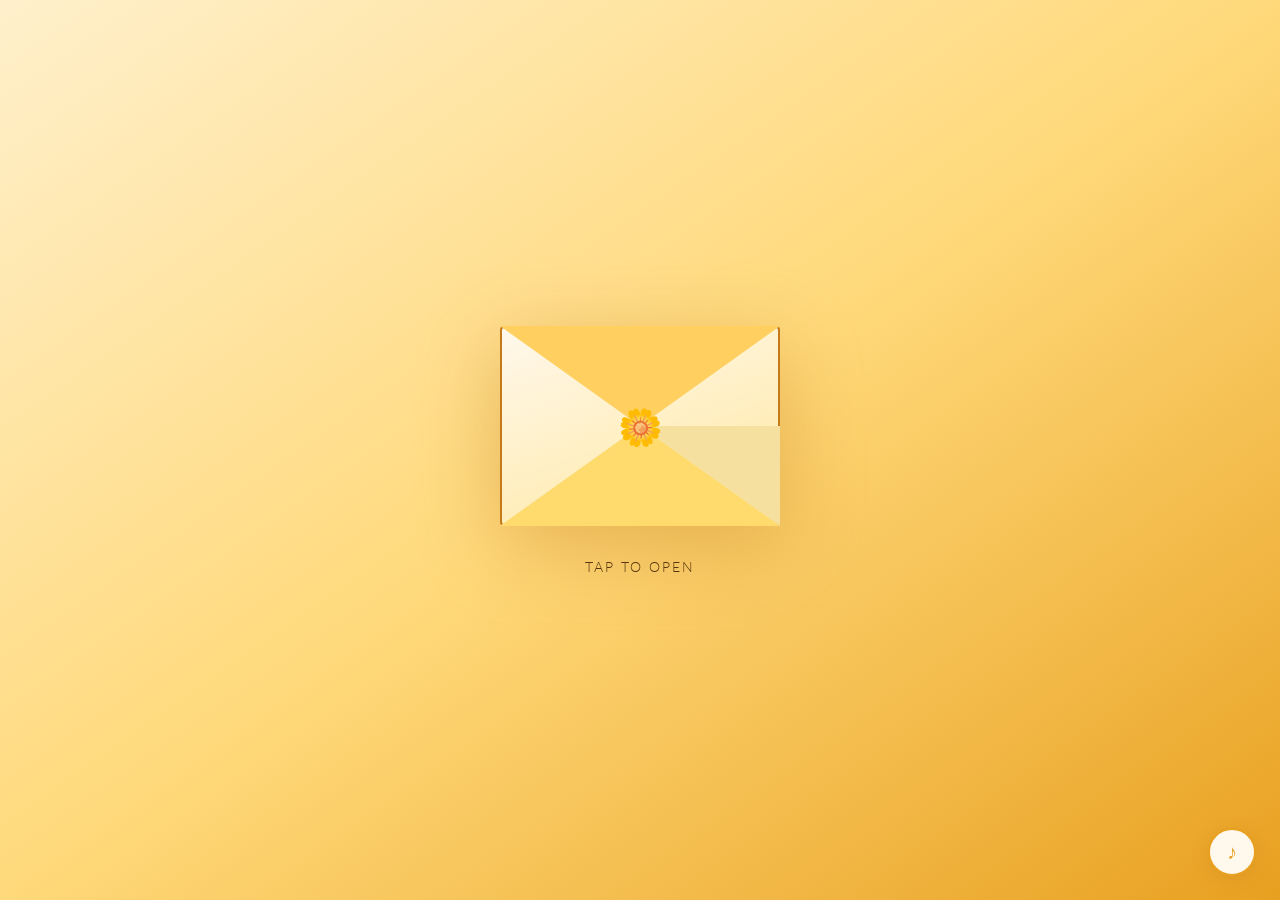
==== index.html @ 01b9c5bd "Rename Haldi.html to index.html" ====
<!DOCTYPE html>
<html lang="en">
<head>
  <meta charset="UTF-8" />
  <meta name="viewport" content="width=device-width, initial-scale=1.0" />
  <title>Omair ki Haldi 🌼</title>
  <link rel="stylesheet" href="style.css" />
  <link href="https://fonts.googleapis.com/css2?family=Playfair+Display:ital,wght@0,400;0,700;1,400&family=Noto+Nastaliq+Urdu&family=Lato:wght@300;400&display=swap" rel="stylesheet" />
</head>
<body>

  <!-- Petal canvas -->
  <canvas id="petalCanvas"></canvas>

  <!-- Music -->
  <button class="music-btn" id="musicBtn" aria-label="Play music">♪</button>
  <audio id="bgMusic" loop>
  <source src="music.mp3" type="audio/mpeg">
</audio>

  <!-- Envelope screen -->
  <div class="envelope-screen" id="envelopeScreen">
    <div class="env-wrapper" id="envWrapper">
      <div class="envelope" id="envelope">
        <div class="env-body"></div>
        <div class="env-flap" id="envFlap"></div>
        <div class="env-left"></div>
        <div class="env-right"></div>
        <div class="env-bottom"></div>
        <div class="env-seal" id="envSeal">🌼</div>
      </div>
      <p class="tap-hint" id="tapHint">Tap to open</p>
    </div>
  </div>

  <!-- Invitation card -->
  <main class="card-screen hidden" id="cardScreen">

    <header class="card-header">
      <div class="marigold-border top"></div>
      <p class="you-are-invited fade-up">— You're Invited —</p>
      <h1 class="event-title fade-up">Omair ki<br><span>Haldi</span></h1>
      <p class="urdu fade-up">عمیر کی ہلدی</p>
      <div class="marigold-border bottom"></div>
    </header>

    <section class="couple-section fade-up">
      <div class="groom-only">
        <span class="label"></span>
        <h2>Omair Nazir Shariff</h2>
        <p class="parent-line">Son of Mrs. and Mr. Mohammed Nawaz Ahmed Shariff</p>
      </div>
    </section>

    <section class="details-section fade-up">
      <div class="detail-card">
        <span class="icon">📅</span>
        <p class="d-label">Date</p>
        <p class="d-value">Tuesday, 7th July 2026</p>
      </div>
      <div class="detail-card">
        <span class="icon">⏰</span>
        <p class="d-label">Time</p>
        <p class="d-value">6:00 PM Onwards</p>
      </div>
      <div class="detail-card">
        <span class="icon">📍</span>
        <p class="d-label">Venue</p>
        <p class="d-value">Dilshad Paradise,RT-Nagar Bengaluru</p>
      </div>
    </section>

    <section class="message-section fade-up">
      <div class="message-box">
        <p class="msg-quote">"</p>
        <p class="msg-text">
          <br>A Touch of Yellow, A Shower of Blessings</br>

<br>Join us as we celebrate love, laughter, and togetherness at our Haldi Ceremony.</br>

<br>Surrounded by family, friends, and heartfelt duas, we begin our wedding festivities with happiness and tradition.</br>

<br>Surrounded by family, friends, and heartfelt duas, we begin our wedding festivities with happiness and tradition.</br>
<br>We warmly invite you to share in this special day and create beautiful memories with us.</br>
<h2><br>Your presence will make it even more meaningful.</br></h2>
        </p>
        <p class="msg-quote close-q">"</p>
      </div>
    </section>
    


    <section class="cta-section fade-up">
      <a class="btn maps-btn" href="https://maps.google.com/?q=Dilshad+Paradise+Bengaluru" target="_blank">
        <span>📍</span> View on Google Maps
      </a>
      <a class="btn rsvp-btn" href="https://wa.me/919108405996?text=Assalamualaikum!%20I%20will%20be%20attending%20Omair%27s%20Haldi%20InshAllah%20%F0%9F%8C%BC" target="_blank">
        <span>💬</span> Reply with WhatsApp
      </a>
    </section>

    <footer class="card-footer fade-up">
      <p>With love &amp; duas 🤍</p>
      <p class="footer-small">Nawaz Ahmed Shariff &amp; Family</p>
    </footer>

  </main>

  <script src="script.js"></script>
</body>
</html>
---- style.css ----
/* ── HALDI INVITATION ── Warm Turmeric & Marigold ── */

:root {
  --turmeric: #E8A020;
  --marigold: #F5C842;
  --deep-saffron: #C47A1B;
  --ivory: #FFF8EC;
  --cream: #FFF3DC;
  --earth: #7A4F1E;
  --dark-earth: #4A2C0A;
  --text-body: #5C3A0A;
  --petal-1: #F5C842;
  --petal-2: #E8A020;
  --petal-3: #F9E08A;
  --shadow: rgba(196, 122, 27, 0.25);
}

*, *::before, *::after { box-sizing: border-box; margin: 0; padding: 0; }

html { scroll-behavior: smooth; }

body {
  font-family: 'Lato', sans-serif;
  background: var(--ivory);
  color: var(--text-body);
  overflow-x: hidden;
  min-height: 100vh;
}

/* ── CANVAS ── */
#petalCanvas {
  position: fixed; inset: 0;
  pointer-events: none;
  z-index: 9999;
}

/* ── MUSIC BTN ── */
.music-btn {
  position: fixed; bottom: 24px; right: 24px;
  z-index: 1000;
  width: 48px; height: 48px;
  border-radius: 50%;
  border: 2px solid var(--turmeric);
  background: var(--ivory);
  color: var(--turmeric);
  font-size: 20px;
  cursor: pointer;
  box-shadow: 0 4px 16px var(--shadow);
  transition: all .3s;
}
.music-btn:hover { background: var(--turmeric); color: var(--ivory); }
.music-btn.playing { background: var(--turmeric); color: var(--ivory); }

/* ── ENVELOPE SCREEN ── */
.envelope-screen {
  position: fixed; inset: 0;
  background: linear-gradient(145deg, #FFF0CC 0%, #FFD97A 50%, #E8A020 100%);
  display: flex; align-items: center; justify-content: center;
  z-index: 500;
  transition: opacity .8s ease, visibility .8s ease;
}
.envelope-screen.gone { opacity: 0; visibility: hidden; pointer-events: none; }

.env-wrapper { display: flex; flex-direction: column; align-items: center; gap: 32px; }

.envelope {
  position: relative;
  width: 280px; height: 200px;
  cursor: pointer;
  filter: drop-shadow(0 20px 40px rgba(196,122,27,0.4));
}

.env-body {
  position: absolute; inset: 0;
  background: linear-gradient(160deg, #FFF8EC, #FFE8A0);
  border-radius: 4px;
  border: 2px solid var(--deep-saffron);
}
.env-left, .env-right, .env-bottom {
  position: absolute;
  bottom: 0; width: 0; height: 0;
  border-style: solid;
}
.env-left { left: 0; border-width: 0 0 100px 140px; border-color: transparent transparent #F5E0A0 transparent; }
.env-right { right: 0; border-width: 0 140px 100px 0; border-color: transparent #F5E0A0 transparent transparent; }
.env-bottom { left: 0; right: 0; border-width: 0 140px 100px 140px; border-color: transparent transparent #FFDB6E transparent; }

.env-flap {
  position: absolute; top: 0; left: 0; right: 0;
  width: 0; height: 0;
  border-style: solid;
  border-width: 100px 140px 0 140px;
  border-color: #FFD060 transparent transparent transparent;
  transform-origin: top center;
  transition: transform .8s cubic-bezier(.25,.46,.45,.94);
  z-index: 2;
}
.env-flap.open { transform: rotateX(180deg); }

.env-seal {
  position: absolute; top: 50%; left: 50%;
  transform: translate(-50%, -50%);
  font-size: 36px;
  z-index: 3;
  transition: opacity .4s, transform .4s;
  animation: pulse-seal 2s ease-in-out infinite;
}
.env-seal.hidden { opacity: 0; transform: translate(-50%,-50%) scale(0); }

@keyframes pulse-seal {
  0%,100% { transform: translate(-50%,-50%) scale(1); }
  50% { transform: translate(-50%,-50%) scale(1.1); }
}

.tap-hint {
  font-family: 'Lato', sans-serif;
  font-weight: 300;
  font-size: 14px;
  color: var(--dark-earth);
  letter-spacing: 2px;
  text-transform: uppercase;
  animation: blink 2s ease-in-out infinite;
}
@keyframes blink { 0%,100%{opacity:1}50%{opacity:.3} }

/* ── CARD SCREEN ── */
.card-screen {
  min-height: 100vh;
  background: linear-gradient(180deg, #FFFBF0 0%, var(--cream) 40%, #FFF3D0 100%);
  padding: 0 0 60px;
  position: relative;
}
.card-screen.hidden { display: none; }

/* ── HEADER ── */
.card-header {
  text-align: center;
  padding: 60px 24px 40px;
  position: relative;
  background: linear-gradient(180deg, #FFF8E0, transparent);
}

.marigold-border {
  height: 6px;
  background: repeating-linear-gradient(90deg,
    var(--marigold) 0, var(--marigold) 12px,
    var(--turmeric) 12px, var(--turmeric) 18px,
    var(--deep-saffron) 18px, var(--deep-saffron) 24px,
    var(--turmeric) 24px, var(--turmeric) 30px
  );
  border-radius: 3px;
  margin: 12px 0;
}

.you-are-invited {
  font-family: 'Lato', sans-serif;
  font-weight: 300;
  font-size: 13px;
  letter-spacing: 4px;
  text-transform: uppercase;
  color: var(--deep-saffron);
  margin-bottom: 16px;
}

.event-title {
  font-family: 'Playfair Display', serif;
  font-size: clamp(42px, 12vw, 72px);
  color: var(--dark-earth);
  line-height: 1.1;
  margin-bottom: 8px;
}
.event-title span {
  color: var(--deep-saffron);
  font-style: italic;
}

.urdu {
  font-family: 'Noto Nastaliq Urdu', serif;
  font-size: clamp(22px, 6vw, 36px);
  color: var(--turmeric);
  margin-top: 8px;
  direction: rtl;
}

/* ── COUPLE SECTION ── */
.couple-section {
  display: flex;
  justify-content: center;
  padding: 32px 24px;
}

.groom-only {
  text-align: center;
  background: linear-gradient(135deg, #FFF5DC, #FFE8A0);
  border: 2px solid var(--turmeric);
  border-radius: 16px;
  padding: 28px 48px;
  box-shadow: 0 8px 32px var(--shadow);
  position: relative;
}
.groom-only::before {
  content: '🌼';
  position: absolute; top: -14px; left: 50%; transform: translateX(-50%);
  font-size: 24px;
}
.label {
  font-size: 11px;
  letter-spacing: 3px;
  text-transform: uppercase;
  color: var(--deep-saffron);
  display: block;
  margin-bottom: 8px;
}
.groom-only h2 {
  font-family: 'Playfair Display', serif;
  font-size: clamp(22px, 6vw, 32px);
  color: var(--dark-earth);
  font-style: italic;
}
.parent-line {
  font-size: 13px;
  color: var(--earth);
  margin-top: 6px;
  font-weight: 300;
}

/* ── DETAILS ── */
.details-section {
  display: flex; flex-direction: column;
  gap: 16px;
  padding: 8px 24px 24px;
}

.detail-card {
  background: linear-gradient(135deg, #FFFBF0, #FFF0C8);
  border-left: 4px solid var(--turmeric);
  border-radius: 12px;
  padding: 18px 20px;
  display: flex; align-items: center; gap: 16px;
  box-shadow: 0 4px 16px rgba(196,122,27,0.1);
}
.detail-card .icon { font-size: 24px; flex-shrink: 0; }
.d-label {
  font-size: 11px; letter-spacing: 2px;
  text-transform: uppercase; color: var(--deep-saffron); margin-bottom: 4px;
}
.d-value {
  font-family: 'Playfair Display', serif;
  font-size: 17px; color: var(--dark-earth);
}

/* ── MESSAGE ── */
.message-section { padding: 8px 24px 24px; }
.message-box {
  background: linear-gradient(135deg, #FFFBE8, #FFF3CC);
  border: 1px solid rgba(232,160,32,.3);
  border-radius: 16px;
  padding: 28px 24px;
  text-align: center;
  position: relative;
  box-shadow: inset 0 2px 16px rgba(245,200,66,.15);
}
.msg-quote {
  font-family: 'Playfair Display', serif;
  font-size: 48px; color: var(--turmeric);
  line-height: .5;
  opacity: .5;
}
.msg-quote.close-q { line-height: 1.6; }
.msg-text {
  font-size: 15px; line-height: 1.8;
  color: var(--text-body);
  font-style: italic;
  padding: 8px 0;
}

/* ── SCHEDULE ── */
.schedule-section { padding: 8px 24px 24px; }
.section-heading {
  font-family: 'Playfair Display', serif;
  font-size: 22px; color: var(--dark-earth);
  text-align: center; margin-bottom: 20px;
  position: relative;
}
.section-heading::after {
  content: '';
  display: block; width: 60px; height: 2px;
  background: var(--turmeric);
  margin: 8px auto 0;
  border-radius: 1px;
}

.schedule-list { display: flex; flex-direction: column; gap: 0; }
.sched-item {
  display: grid;
  grid-template-columns: 90px 20px 1fr;
  align-items: center; gap: 12px;
  padding: 14px 0;
  border-bottom: 1px dashed rgba(232,160,32,.3);
}
.sched-item:last-child { border-bottom: none; }
.sched-time {
  font-size: 12px; font-weight: 700;
  color: var(--deep-saffron); letter-spacing: 1px; text-align: right;
}
.sched-dot {
  width: 12px; height: 12px; border-radius: 50%;
  background: var(--turmeric);
  border: 2px solid var(--deep-saffron);
  justify-self: center;
}
.sched-event { font-size: 14px; color: var(--text-body); }

/* ── CTA ── */
.cta-section {
  padding: 24px;
  display: flex; flex-direction: column; gap: 14px;
}
.btn {
  display: flex; align-items: center; justify-content: center;
  gap: 10px;
  padding: 16px 24px;
  border-radius: 50px;
  font-size: 15px; font-weight: 600;
  text-decoration: none;
  letter-spacing: .5px;
  transition: transform .2s, box-shadow .2s;
  cursor: pointer;
}
.btn:active { transform: scale(.97); }

.maps-btn {
  background: linear-gradient(135deg, var(--turmeric), var(--deep-saffron));
  color: #fff;
  box-shadow: 0 8px 24px rgba(196,122,27,.4);
}
.maps-btn:hover { box-shadow: 0 12px 32px rgba(196,122,27,.5); transform: translateY(-2px); }

.rsvp-btn {
  background: linear-gradient(135deg, #25D366, #128C7E);
  color: #fff;
  box-shadow: 0 8px 24px rgba(37,211,102,.3);
}
.rsvp-btn:hover { box-shadow: 0 12px 32px rgba(37,211,102,.4); transform: translateY(-2px); }

/* ── FOOTER ── */
.card-footer {
  text-align: center; padding: 16px 24px 0;
  border-top: 1px solid rgba(232,160,32,.25);
}
.card-footer p { font-size: 14px; color: var(--earth); line-height: 2; }
.footer-small { font-size: 12px; letter-spacing: 1px; color: var(--deep-saffron); }

/* ── FADE ANIMATIONS ── */
.fade-up {
  opacity: 0; transform: translateY(32px);
  transition: opacity .8s ease, transform .8s ease;
}
.fade-up.visible { opacity: 1; transform: translateY(0); }

/* ── RESPONSIVE ── */
@media (max-width: 400px) {
  .groom-only { padding: 24px 28px; }
  .detail-card { padding: 14px 16px; }
  .sched-item { grid-template-columns: 80px 16px 1fr; }
}
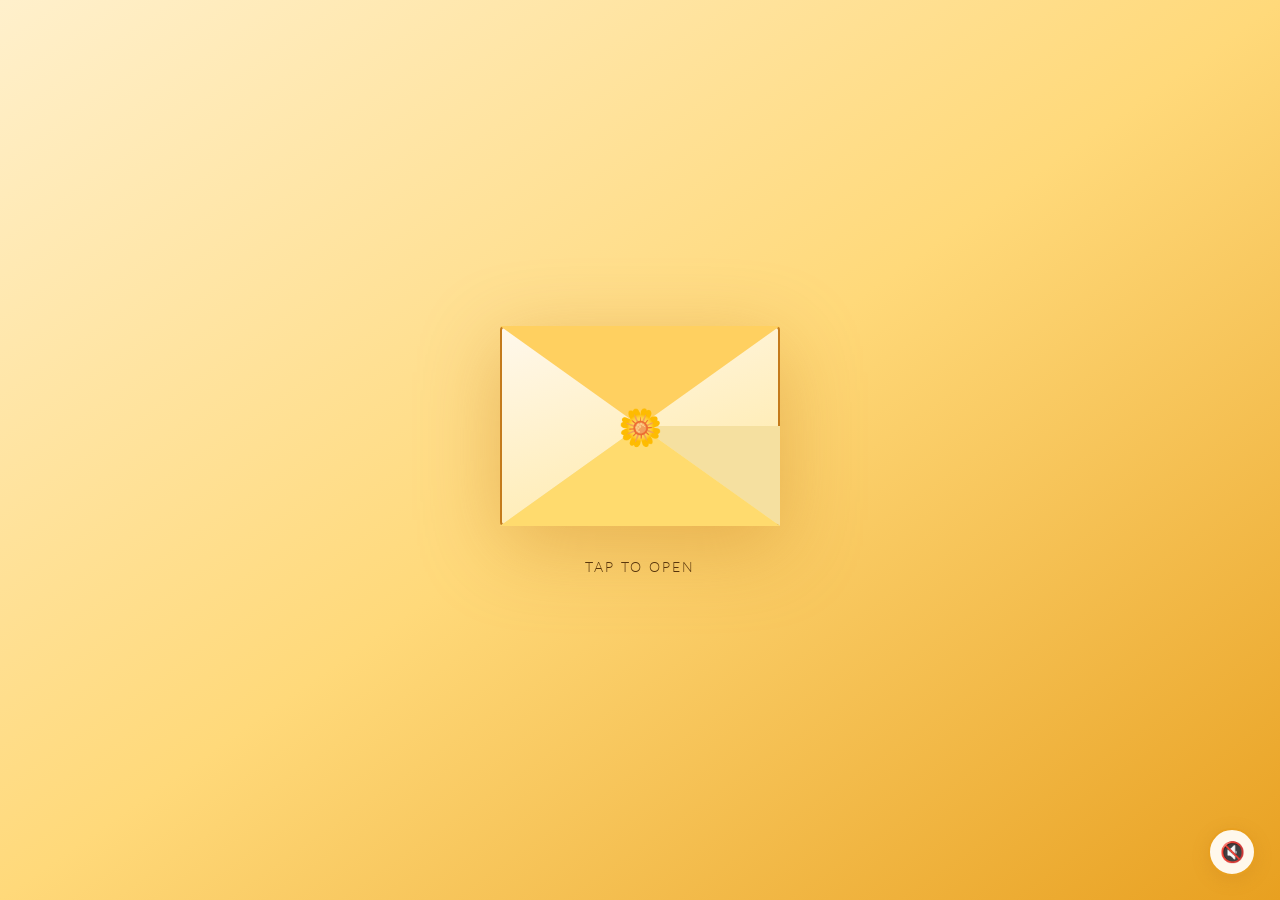
==== commit e1a4208f: "Enhance music controls and fix text layout Updated music button functionality and improved text form" ====
--- a/index.html
+++ b/index.html
@@ -9,14 +9,13 @@
 </head>
 <body>
 
-  <!-- Petal canvas -->
   <canvas id="petalCanvas"></canvas>
 
   <!-- Music -->
-  <button class="music-btn" id="musicBtn" aria-label="Play music">♪</button>
-  <audio id="bgMusic" loop>
-  <source src="music.mp3" type="audio/mpeg">
-</audio>
+  <button class="music-btn" id="musicBtn" aria-label="Play or pause music">🔇</button>
+  <audio id="bgMusic" loop preload="auto">
+    <source src="music.mp3" type="audio/mpeg">
+  </audio>
 
   <!-- Envelope screen -->
   <div class="envelope-screen" id="envelopeScreen">
@@ -66,7 +65,7 @@
       <div class="detail-card">
         <span class="icon">📍</span>
         <p class="d-label">Venue</p>
-        <p class="d-value">Dilshad Paradise,RT-Nagar Bengaluru</p>
+        <p class="d-value">Dilshad Paradise, RT-Nagar Bengaluru</p>
       </div>
     </section>
 
@@ -74,21 +73,15 @@
       <div class="message-box">
         <p class="msg-quote">"</p>
         <p class="msg-text">
-          <br>A Touch of Yellow, A Shower of Blessings</br>
-
-<br>Join us as we celebrate love, laughter, and togetherness at our Haldi Ceremony.</br>
-
-<br>Surrounded by family, friends, and heartfelt duas, we begin our wedding festivities with happiness and tradition.</br>
-
-<br>Surrounded by family, friends, and heartfelt duas, we begin our wedding festivities with happiness and tradition.</br>
-<br>We warmly invite you to share in this special day and create beautiful memories with us.</br>
-<h2><br>Your presence will make it even more meaningful.</br></h2>
+          A Touch of Yellow, A Shower of Blessings<br><br>
+          Join us as we celebrate love, laughter, and togetherness at our Haldi Ceremony.<br><br>
+          Surrounded by family, friends, and heartfelt duas, we begin our wedding festivities with happiness and tradition.<br><br>
+          We warmly invite you to share in this special day and create beautiful memories with us.
         </p>
+        <h2>Your presence will make it even more meaningful.</h2>
         <p class="msg-quote close-q">"</p>
       </div>
     </section>
-    
-
 
     <section class="cta-section fade-up">
       <a class="btn maps-btn" href="https://maps.google.com/?q=Dilshad+Paradise+Bengaluru" target="_blank">
@@ -107,5 +100,33 @@
   </main>
 
   <script src="script.js"></script>
+
+  <script>
+    const music = document.getElementById("bgMusic");
+    const musicBtn = document.getElementById("musicBtn");
+    const envWrapper = document.getElementById("envWrapper");
+
+    function playMusic() {
+      music.play().then(() => {
+        musicBtn.innerHTML = "🔊";
+      }).catch(() => {
+        musicBtn.innerHTML = "🔇";
+      });
+    }
+
+    envWrapper.addEventListener("click", () => {
+      playMusic();
+    });
+
+    musicBtn.addEventListener("click", () => {
+      if (music.paused) {
+        playMusic();
+      } else {
+        music.pause();
+        musicBtn.innerHTML = "🔇";
+      }
+    });
+  </script>
+
 </body>
 </html>
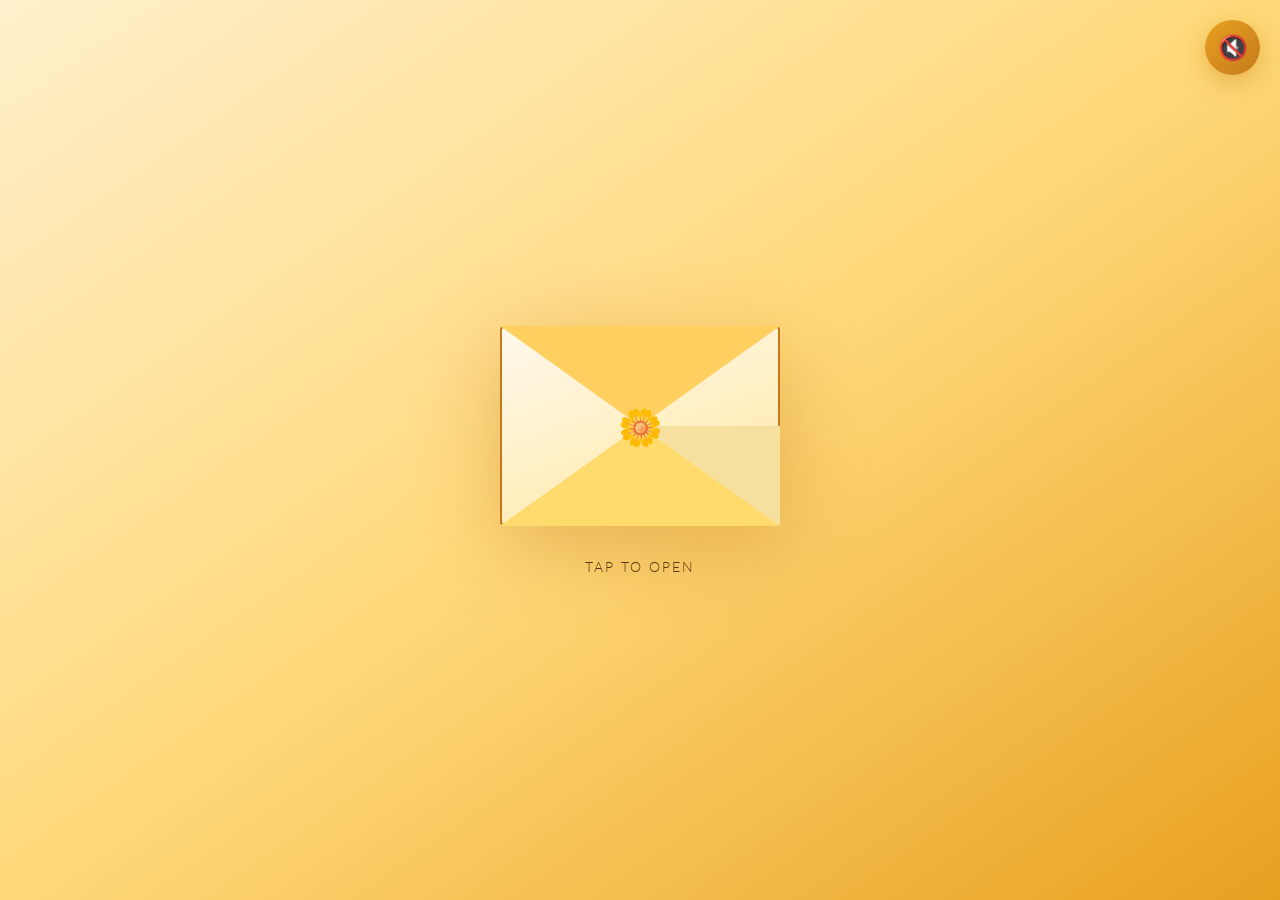
==== commit 7546ab1a: "Update music button and audio element in index.html" ====
--- a/index.html
+++ b/index.html
@@ -11,11 +11,12 @@
 
   <canvas id="petalCanvas"></canvas>
 
-  <!-- Music -->
-  <button class="music-btn" id="musicBtn" aria-label="Play or pause music">🔇</button>
-  <audio id="bgMusic" loop preload="auto">
-    <source src="music.mp3" type="audio/mpeg">
-  </audio>
+ <!-- Music -->
+<button class="music-btn" id="musicBtn" aria-label="Pause music">🔇</button>
+
+<audio id="bgMusic" loop preload="auto">
+  <source src="music.mp3" type="audio/mpeg">
+</audio>
 
   <!-- Envelope screen -->
   <div class="envelope-screen" id="envelopeScreen">
--- a/style.css
+++ b/style.css
@@ -33,23 +33,80 @@
   pointer-events: none;
   z-index: 9999;
 }
-
-/* ── MUSIC BTN ── */
+/* ───────────────────────── */
+/* MUSIC BUTTON */
+/* ───────────────────────── */
+
 .music-btn {
-  position: fixed; bottom: 24px; right: 24px;
-  z-index: 1000;
-  width: 48px; height: 48px;
+  position: fixed;
+  top: 20px;
+  right: 20px;
+  z-index: 10000;
+
+  width: 55px;
+  height: 55px;
+
+  display: flex;
+  align-items: center;
+  justify-content: center;
+
+  border: none;
   border-radius: 50%;
-  border: 2px solid var(--turmeric);
-  background: var(--ivory);
-  color: var(--turmeric);
-  font-size: 20px;
+
+  background: linear-gradient(
+    135deg,
+    var(--turmeric),
+    var(--deep-saffron)
+  );
+
+  color: white;
+  font-size: 24px;
+
   cursor: pointer;
-  box-shadow: 0 4px 16px var(--shadow);
-  transition: all .3s;
-}
-.music-btn:hover { background: var(--turmeric); color: var(--ivory); }
-.music-btn.playing { background: var(--turmeric); color: var(--ivory); }
+
+  box-shadow:
+    0 8px 25px rgba(196,122,27,.35),
+    0 0 20px rgba(245,200,66,.25);
+
+  transition: all .3s ease;
+
+  animation: musicPulse 2.2s infinite;
+}
+
+.music-btn:hover {
+  transform: scale(1.08);
+}
+
+.music-btn:active {
+  transform: scale(.95);
+}
+
+@keyframes musicPulse {
+  0% {
+    box-shadow:
+      0 0 0 0 rgba(232,160,32,.55);
+  }
+
+  70% {
+    box-shadow:
+      0 0 0 18px rgba(232,160,32,0);
+  }
+
+  100% {
+    box-shadow:
+      0 0 0 0 rgba(232,160,32,0);
+  }
+}
+
+@media (max-width: 768px) {
+  .music-btn {
+    top: 15px;
+    right: 15px;
+    width: 50px;
+    height: 50px;
+    font-size: 22px;
+  }
+}
 
 /* ── ENVELOPE SCREEN ── */
 .envelope-screen {
